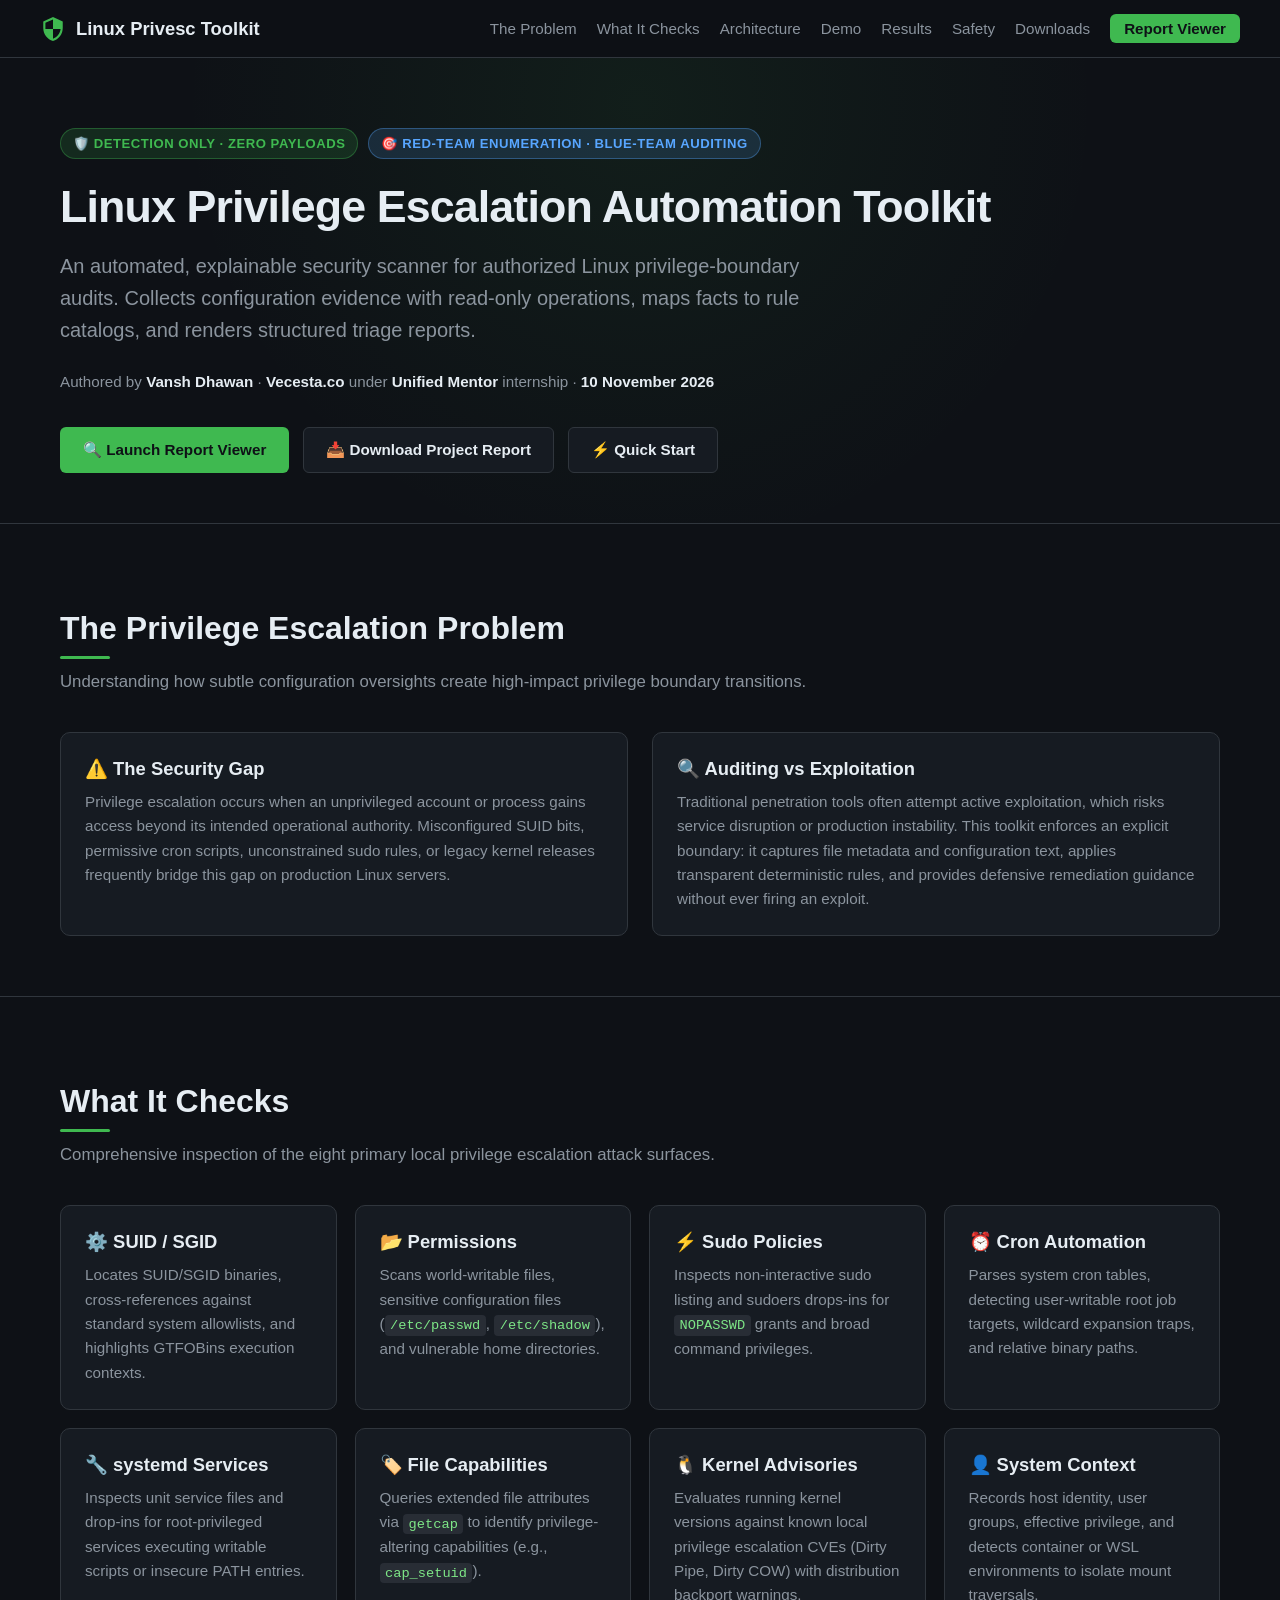
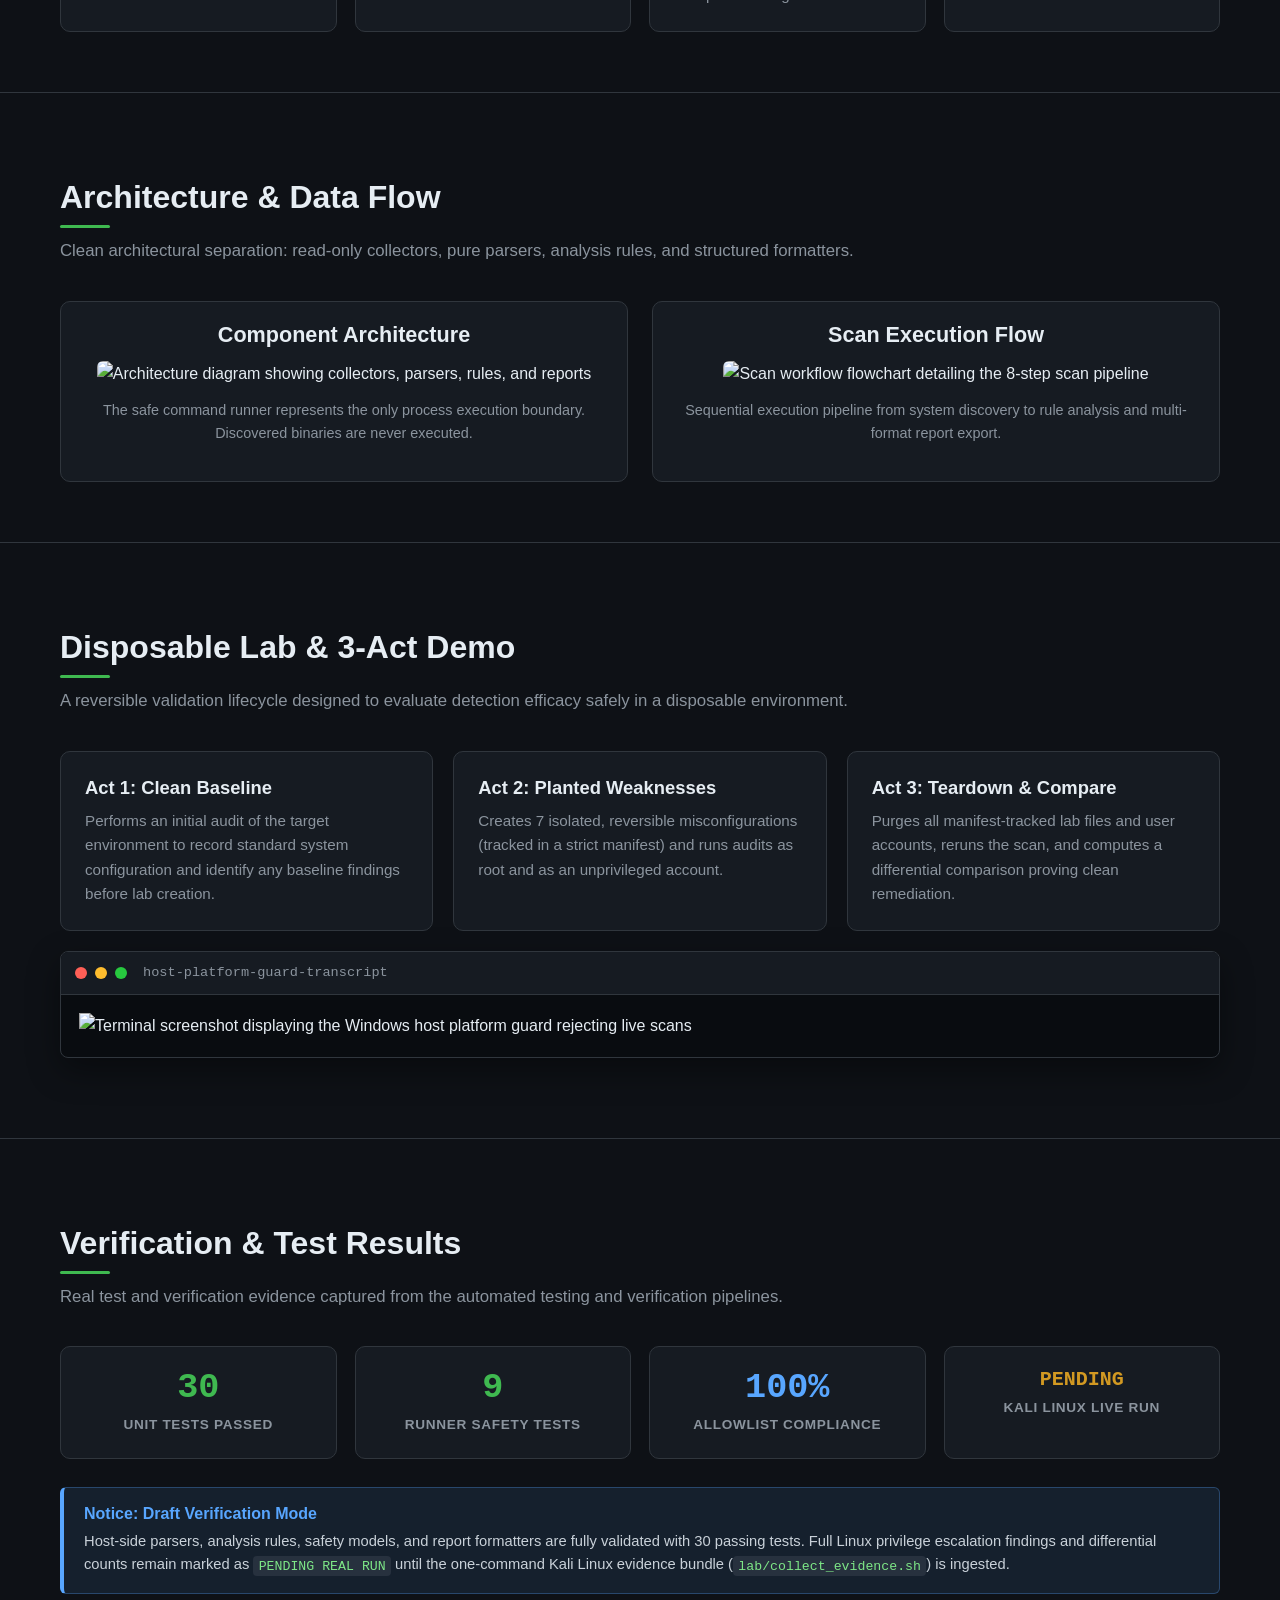
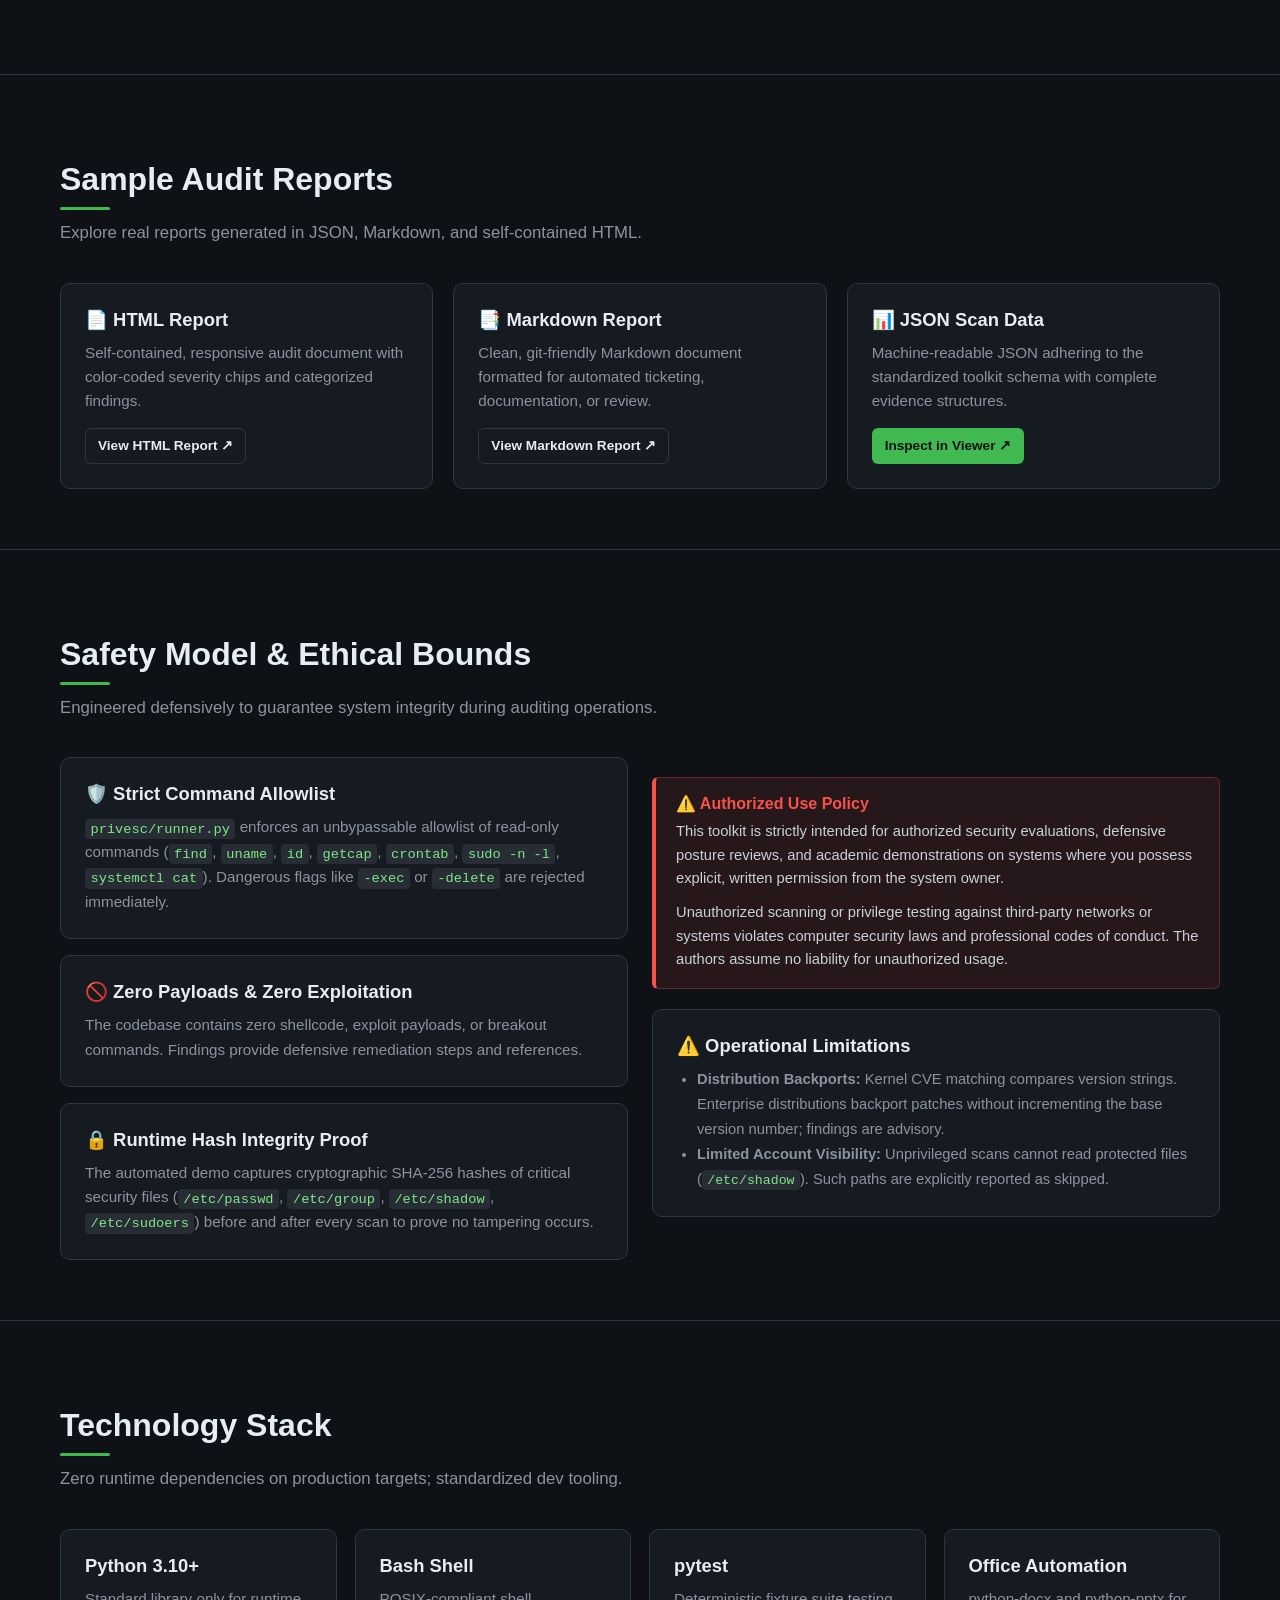
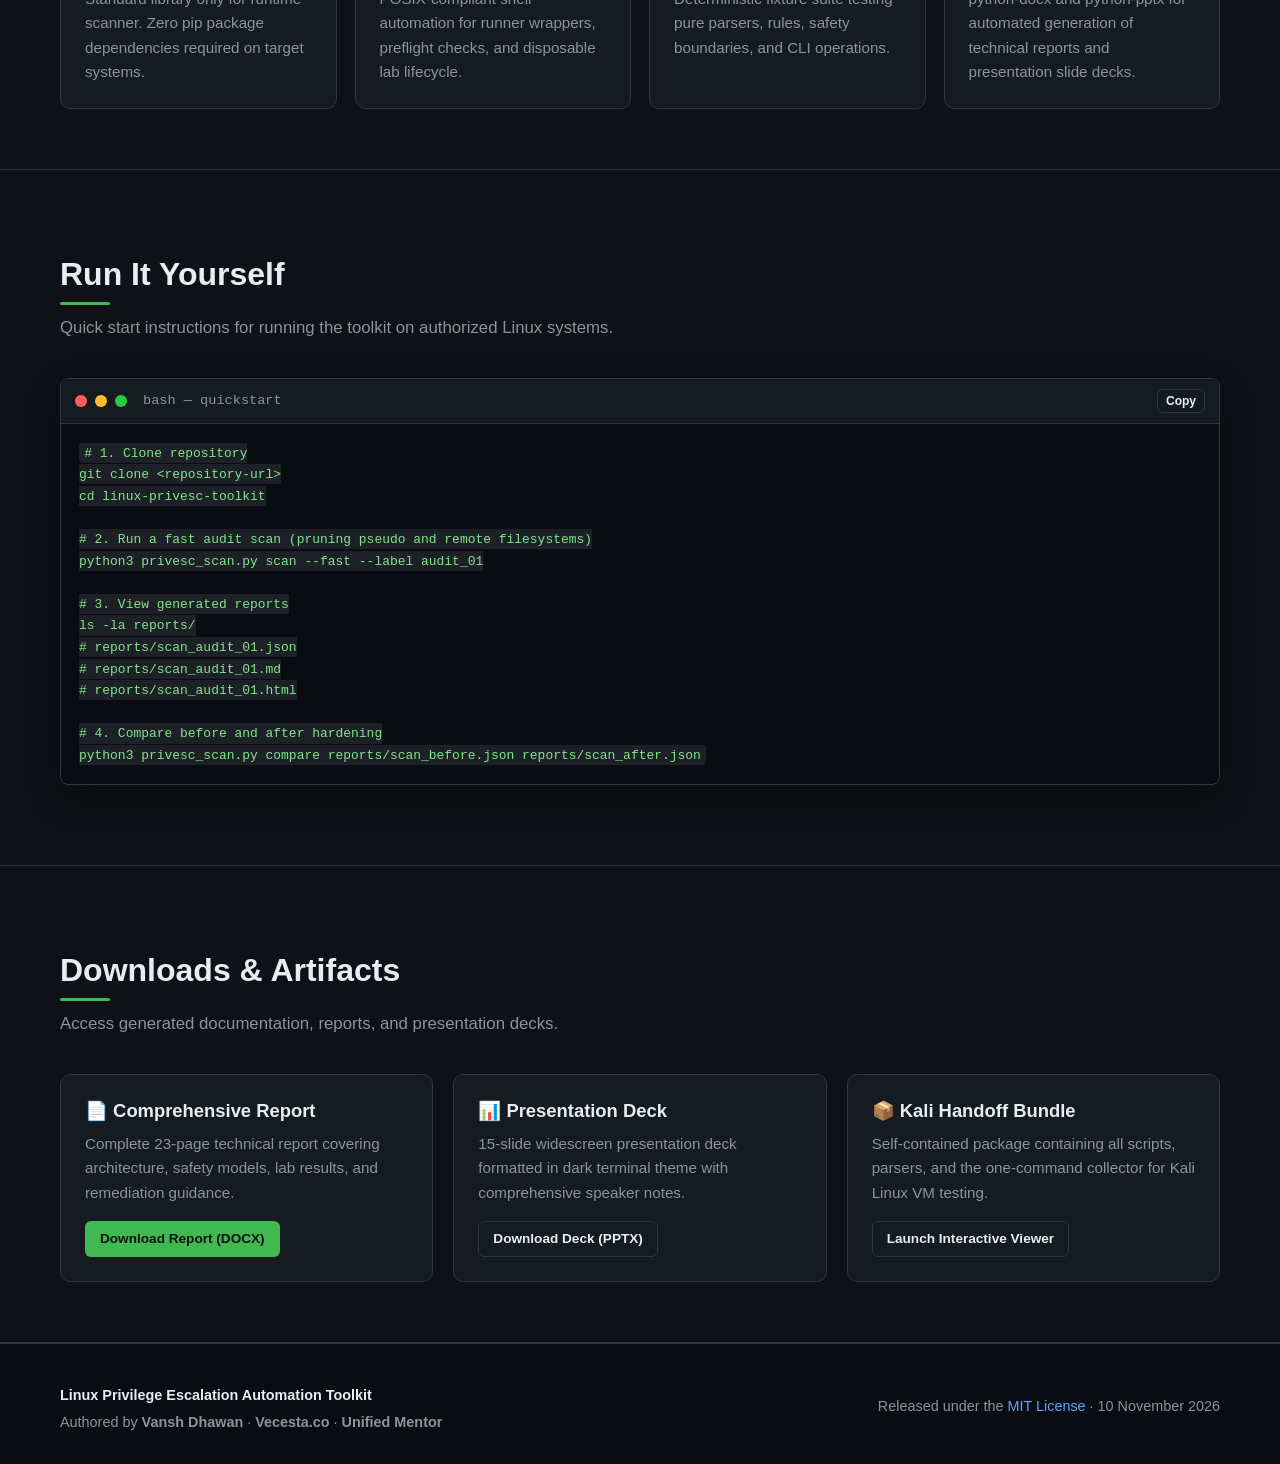
==== site_src/index.html @ 1bb83a45 "feat(deploy): add static website, client-side report viewer, and GitHub Pages auto-deploy workflow" ====
<!doctype html>
<html lang="en">
<head>
  <meta charset="utf-8">
  <meta name="viewport" content="width=device-width, initial-scale=1.0">
  <title>Linux Privilege Escalation Automation Toolkit | Security Auditing Toolkit</title>
  <meta name="description" content="A detection-only Linux security auditing toolkit for authorized privilege escalation assessments. Collects configuration evidence, applies explainable rules, and exports structured reports.">
  
  <!-- Open Graph -->
  <meta property="og:title" content="Linux Privilege Escalation Automation Toolkit">
  <meta property="og:description" content="Detection-only Linux security auditing toolkit for authorized systems. Pure parsers, explainable rules, zero payloads.">
  <meta property="og:type" content="website">
  <meta property="og:image" content="assets/architecture.png">

  <!-- Inline Favicon SVG -->
  <link rel="icon" type="image/svg+xml" href="data:image/svg+xml,<svg xmlns='http://www.w3.org/2000/svg' viewBox='0 0 24 24' fill='%233FB950'><path d='M12 1L3 5v6c0 5.55 3.84 10.74 9 12 5.16-1.26 9-6.45 9-12V5l-9-4zm0 10.99h7c-.53 4.12-3.28 7.79-7 8.94V12H5V6.3l7-3.11v8.8z'/></svg>">

  <link rel="stylesheet" href="style.css">
</head>
<body>
  <a href="#main-content" class="skip-link">Skip to main content</a>

  <!-- Header / Navigation -->
  <header class="site-header">
    <div class="container nav-inner">
      <a href="index.html" class="brand" aria-label="Home">
        <svg viewBox="0 0 24 24"><path d="M12 1L3 5v6c0 5.55 3.84 10.74 9 12 5.16-1.26 9-6.45 9-12V5l-9-4zm0 10.99h7c-.53 4.12-3.28 7.79-7 8.94V12H5V6.3l7-3.11v8.8z"/></svg>
        <span>Linux Privesc Toolkit</span>
      </a>
      <button class="mobile-toggle" aria-label="Toggle Navigation Menu">☰</button>
      <nav aria-label="Primary Navigation">
        <ul class="nav-links">
          <li><a href="#problem">The Problem</a></li>
          <li><a href="#features">What It Checks</a></li>
          <li><a href="#architecture">Architecture</a></li>
          <li><a href="#demo">Demo</a></li>
          <li><a href="#results">Results</a></li>
          <li><a href="#safety">Safety</a></li>
          <li><a href="#downloads">Downloads</a></li>
          <li><a href="viewer.html" class="nav-btn">Report Viewer</a></li>
        </ul>
      </nav>
    </div>
  </header>

  <main id="main-content">
    <!-- Hero Section -->
    <section class="hero">
      <div class="container">
        <div class="hero-badges">
          <span class="badge badge-safety">🛡️ Detection Only · Zero Payloads</span>
          <span class="badge badge-role">🎯 Red-Team Enumeration · Blue-Team Auditing</span>
        </div>
        <h1>Linux Privilege Escalation Automation Toolkit</h1>
        <p class="tagline">An automated, explainable security scanner for authorized Linux privilege-boundary audits. Collects configuration evidence with read-only operations, maps facts to rule catalogs, and renders structured triage reports.</p>
        
        <div class="hero-meta">
          Authored by <strong>Vansh Dhawan</strong> · <strong>Vecesta.co</strong> under <strong>Unified Mentor</strong> internship · <strong>10 November 2026</strong>
        </div>

        <div class="hero-actions">
          <a href="viewer.html" class="btn btn-primary">🔍 Launch Report Viewer</a>
          <a href="#downloads" class="btn btn-secondary">📥 Download Project Report</a>
          <a href="#quickstart" class="btn btn-secondary">⚡ Quick Start</a>
          <span id="repo-btn-slot"></span>
        </div>
      </div>
    </section>

    <!-- The Problem -->
    <section id="problem">
      <div class="container">
        <div class="section-header">
          <h2>The Privilege Escalation Problem</h2>
          <p>Understanding how subtle configuration oversights create high-impact privilege boundary transitions.</p>
        </div>
        <div class="grid-2">
          <div class="card">
            <h3>⚠️ The Security Gap</h3>
            <p>Privilege escalation occurs when an unprivileged account or process gains access beyond its intended operational authority. Misconfigured SUID bits, permissive cron scripts, unconstrained sudo rules, or legacy kernel releases frequently bridge this gap on production Linux servers.</p>
          </div>
          <div class="card">
            <h3>🔍 Auditing vs Exploitation</h3>
            <p>Traditional penetration tools often attempt active exploitation, which risks service disruption or production instability. This toolkit enforces an explicit boundary: it captures file metadata and configuration text, applies transparent deterministic rules, and provides defensive remediation guidance without ever firing an exploit.</p>
          </div>
        </div>
      </div>
    </section>

    <!-- What It Checks -->
    <section id="features">
      <div class="container">
        <div class="section-header">
          <h2>What It Checks</h2>
          <p>Comprehensive inspection of the eight primary local privilege escalation attack surfaces.</p>
        </div>
        <div class="grid-4">
          <div class="card">
            <h3>⚙️ SUID / SGID</h3>
            <p>Locates SUID/SGID binaries, cross-references against standard system allowlists, and highlights GTFOBins execution contexts.</p>
          </div>
          <div class="card">
            <h3>📂 Permissions</h3>
            <p>Scans world-writable files, sensitive configuration files (<code>/etc/passwd</code>, <code>/etc/shadow</code>), and vulnerable home directories.</p>
          </div>
          <div class="card">
            <h3>⚡ Sudo Policies</h3>
            <p>Inspects non-interactive sudo listing and sudoers drops-ins for <code>NOPASSWD</code> grants and broad command privileges.</p>
          </div>
          <div class="card">
            <h3>⏰ Cron Automation</h3>
            <p>Parses system cron tables, detecting user-writable root job targets, wildcard expansion traps, and relative binary paths.</p>
          </div>
          <div class="card">
            <h3>🔧 systemd Services</h3>
            <p>Inspects unit service files and drop-ins for root-privileged services executing writable scripts or insecure PATH entries.</p>
          </div>
          <div class="card">
            <h3>🏷️ File Capabilities</h3>
            <p>Queries extended file attributes via <code>getcap</code> to identify privilege-altering capabilities (e.g., <code>cap_setuid</code>).</p>
          </div>
          <div class="card">
            <h3>🐧 Kernel Advisories</h3>
            <p>Evaluates running kernel versions against known local privilege escalation CVEs (Dirty Pipe, Dirty COW) with distribution backport warnings.</p>
          </div>
          <div class="card">
            <h3>👤 System Context</h3>
            <p>Records host identity, user groups, effective privilege, and detects container or WSL environments to isolate mount traversals.</p>
          </div>
        </div>
      </div>
    </section>

    <!-- Architecture & Workflow -->
    <section id="architecture">
      <div class="container">
        <div class="section-header">
          <h2>Architecture & Data Flow</h2>
          <p>Clean architectural separation: read-only collectors, pure parsers, analysis rules, and structured formatters.</p>
        </div>
        <div class="grid-2">
          <div class="diagram-frame">
            <h3>Component Architecture</h3>
            <img src="assets/architecture.png" alt="Architecture diagram showing collectors, parsers, rules, and reports" loading="lazy">
            <p style="margin-top:12px;font-size:0.9rem;color:var(--text-muted);">The safe command runner represents the only process execution boundary. Discovered binaries are never executed.</p>
          </div>
          <div class="diagram-frame">
            <h3>Scan Execution Flow</h3>
            <img src="assets/flowchart.png" alt="Scan workflow flowchart detailing the 8-step scan pipeline" loading="lazy">
            <p style="margin-top:12px;font-size:0.9rem;color:var(--text-muted);">Sequential execution pipeline from system discovery to rule analysis and multi-format report export.</p>
          </div>
        </div>
      </div>
    </section>

    <!-- Demo Walk-Through -->
    <section id="demo">
      <div class="container">
        <div class="section-header">
          <h2>Disposable Lab & 3-Act Demo</h2>
          <p>A reversible validation lifecycle designed to evaluate detection efficacy safely in a disposable environment.</p>
        </div>
        <div class="grid-3">
          <div class="card">
            <h3>Act 1: Clean Baseline</h3>
            <p>Performs an initial audit of the target environment to record standard system configuration and identify any baseline findings before lab creation.</p>
          </div>
          <div class="card">
            <h3>Act 2: Planted Weaknesses</h3>
            <p>Creates 7 isolated, reversible misconfigurations (tracked in a strict manifest) and runs audits as root and as an unprivileged account.</p>
          </div>
          <div class="card">
            <h3>Act 3: Teardown & Compare</h3>
            <p>Purges all manifest-tracked lab files and user accounts, reruns the scan, and computes a differential comparison proving clean remediation.</p>
          </div>
        </div>

        <div class="terminal-window">
          <div class="terminal-titlebar">
            <span class="terminal-dot dot-red"></span>
            <span class="terminal-dot dot-yellow"></span>
            <span class="terminal-dot dot-green"></span>
            <span class="terminal-title">host-platform-guard-transcript</span>
          </div>
          <div class="terminal-body">
            <img src="assets/screenshots/host_scan_skipped.png" class="terminal-img" alt="Terminal screenshot displaying the Windows host platform guard rejecting live scans" loading="lazy">
          </div>
        </div>
      </div>
    </section>

    <!-- Results (KPI Cards) -->
    <section id="results">
      <div class="container">
        <div class="section-header">
          <h2>Verification & Test Results</h2>
          <p>Real test and verification evidence captured from the automated testing and verification pipelines.</p>
        </div>

        <div class="grid-4" style="margin-bottom:28px;">
          <div class="stat-card">
            <div class="stat-val" style="color:var(--accent-green);">30</div>
            <div class="stat-label">Unit Tests Passed</div>
          </div>
          <div class="stat-card">
            <div class="stat-val" style="color:var(--accent-green);">9</div>
            <div class="stat-label">Runner Safety Tests</div>
          </div>
          <div class="stat-card">
            <div class="stat-val" style="color:var(--accent-cyan);">100%</div>
            <div class="stat-label">Allowlist Compliance</div>
          </div>
          <div class="stat-card">
            <div class="stat-val stat-draft">PENDING</div>
            <div class="stat-label">Kali Linux Live Run</div>
          </div>
        </div>

        <div class="info-box">
          <h4>Notice: Draft Verification Mode</h4>
          <p>Host-side parsers, analysis rules, safety models, and report formatters are fully validated with 30 passing tests. Full Linux privilege escalation findings and differential counts remain marked as <code>PENDING REAL RUN</code> until the one-command Kali Linux evidence bundle (<code>lab/collect_evidence.sh</code>) is ingested.</p>
        </div>
      </div>
    </section>

    <!-- Sample Reports -->
    <section id="sample-reports">
      <div class="container">
        <div class="section-header">
          <h2>Sample Audit Reports</h2>
          <p>Explore real reports generated in JSON, Markdown, and self-contained HTML.</p>
        </div>
        <div class="grid-3">
          <div class="card">
            <h3>📄 HTML Report</h3>
            <p>Self-contained, responsive audit document with color-coded severity chips and categorized findings.</p>
            <div style="margin-top:14px;">
              <a href="sample-reports/sample_scan.html" target="_blank" class="btn btn-secondary" style="font-size:0.85rem;padding:6px 12px;">View HTML Report ↗</a>
            </div>
          </div>
          <div class="card">
            <h3>📑 Markdown Report</h3>
            <p>Clean, git-friendly Markdown document formatted for automated ticketing, documentation, or review.</p>
            <div style="margin-top:14px;">
              <a href="sample-reports/sample_scan.md" target="_blank" class="btn btn-secondary" style="font-size:0.85rem;padding:6px 12px;">View Markdown Report ↗</a>
            </div>
          </div>
          <div class="card">
            <h3>📊 JSON Scan Data</h3>
            <p>Machine-readable JSON adhering to the standardized toolkit schema with complete evidence structures.</p>
            <div style="margin-top:14px;">
              <a href="viewer.html?report=sample_scan.json" class="btn btn-primary" style="font-size:0.85rem;padding:6px 12px;">Inspect in Viewer ↗</a>
            </div>
          </div>
        </div>
      </div>
    </section>

    <!-- Safety & Ethics -->
    <section id="safety">
      <div class="container">
        <div class="section-header">
          <h2>Safety Model & Ethical Bounds</h2>
          <p>Engineered defensively to guarantee system integrity during auditing operations.</p>
        </div>
        <div class="grid-2">
          <div>
            <div class="card" style="margin-bottom:16px;">
              <h3>🛡️ Strict Command Allowlist</h3>
              <p><code>privesc/runner.py</code> enforces an unbypassable allowlist of read-only commands (<code>find</code>, <code>uname</code>, <code>id</code>, <code>getcap</code>, <code>crontab</code>, <code>sudo -n -l</code>, <code>systemctl cat</code>). Dangerous flags like <code>-exec</code> or <code>-delete</code> are rejected immediately.</p>
            </div>
            <div class="card" style="margin-bottom:16px;">
              <h3>🚫 Zero Payloads & Zero Exploitation</h3>
              <p>The codebase contains zero shellcode, exploit payloads, or breakout commands. Findings provide defensive remediation steps and references.</p>
            </div>
            <div class="card">
              <h3>🔒 Runtime Hash Integrity Proof</h3>
              <p>The automated demo captures cryptographic SHA-256 hashes of critical security files (<code>/etc/passwd</code>, <code>/etc/group</code>, <code>/etc/shadow</code>, <code>/etc/sudoers</code>) before and after every scan to prove no tampering occurs.</p>
            </div>
          </div>
          <div>
            <div class="alert-box">
              <h4>⚠️ Authorized Use Policy</h4>
              <p>This toolkit is strictly intended for authorized security evaluations, defensive posture reviews, and academic demonstrations on systems where you possess explicit, written permission from the system owner.</p>
              <p style="margin-top:10px;">Unauthorized scanning or privilege testing against third-party networks or systems violates computer security laws and professional codes of conduct. The authors assume no liability for unauthorized usage.</p>
            </div>
            <div class="card" style="margin-top:16px;">
              <h3>⚠️ Operational Limitations</h3>
              <ul style="padding-left:20px;color:var(--text-muted);font-size:0.92rem;line-height:1.7;">
                <li><strong>Distribution Backports:</strong> Kernel CVE matching compares version strings. Enterprise distributions backport patches without incrementing the base version number; findings are advisory.</li>
                <li><strong>Limited Account Visibility:</strong> Unprivileged scans cannot read protected files (<code>/etc/shadow</code>). Such paths are explicitly reported as skipped.</li>
              </ul>
            </div>
          </div>
        </div>
      </div>
    </section>

    <!-- Tech Stack -->
    <section id="tech-stack">
      <div class="container">
        <div class="section-header">
          <h2>Technology Stack</h2>
          <p>Zero runtime dependencies on production targets; standardized dev tooling.</p>
        </div>
        <div class="grid-4">
          <div class="card">
            <h3>Python 3.10+</h3>
            <p>Standard library only for runtime scanner. Zero pip package dependencies required on target systems.</p>
          </div>
          <div class="card">
            <h3>Bash Shell</h3>
            <p>POSIX-compliant shell automation for runner wrappers, preflight checks, and disposable lab lifecycle.</p>
          </div>
          <div class="card">
            <h3>pytest</h3>
            <p>Deterministic fixture suite testing pure parsers, rules, safety boundaries, and CLI operations.</p>
          </div>
          <div class="card">
            <h3>Office Automation</h3>
            <p>python-docx and python-pptx for automated generation of technical reports and presentation slide decks.</p>
          </div>
        </div>
      </div>
    </section>

    <!-- Run It Yourself -->
    <section id="quickstart">
      <div class="container">
        <div class="section-header">
          <h2>Run It Yourself</h2>
          <p>Quick start instructions for running the toolkit on authorized Linux systems.</p>
        </div>
        
        <div class="terminal-window">
          <div class="terminal-titlebar">
            <span class="terminal-dot dot-red"></span>
            <span class="terminal-dot dot-yellow"></span>
            <span class="terminal-dot dot-green"></span>
            <span class="terminal-title">bash — quickstart</span>
            <button class="btn btn-secondary copy-btn" data-target="code-quickstart" style="margin-left:auto;font-size:0.75rem;padding:4px 8px;">Copy</button>
          </div>
          <div class="terminal-body">
            <pre id="code-quickstart"><code># 1. Clone repository
git clone &lt;repository-url&gt;
cd linux-privesc-toolkit

# 2. Run a fast audit scan (pruning pseudo and remote filesystems)
python3 privesc_scan.py scan --fast --label audit_01

# 3. View generated reports
ls -la reports/
# reports/scan_audit_01.json
# reports/scan_audit_01.md
# reports/scan_audit_01.html

# 4. Compare before and after hardening
python3 privesc_scan.py compare reports/scan_before.json reports/scan_after.json</code></pre>
          </div>
        </div>
      </div>
    </section>

    <!-- Downloads -->
    <section id="downloads">
      <div class="container">
        <div class="section-header">
          <h2>Downloads & Artifacts</h2>
          <p>Access generated documentation, reports, and presentation decks.</p>
        </div>
        <div class="grid-3">
          <div class="card">
            <h3>📄 Comprehensive Report</h3>
            <p>Complete 23-page technical report covering architecture, safety models, lab results, and remediation guidance.</p>
            <div style="margin-top:16px;">
              <a href="downloads/Project_Report.docx" class="btn btn-primary" style="font-size:0.85rem;padding:6px 14px;">Download Report (DOCX)</a>
            </div>
          </div>
          <div class="card">
            <h3>📊 Presentation Deck</h3>
            <p>15-slide widescreen presentation deck formatted in dark terminal theme with comprehensive speaker notes.</p>
            <div style="margin-top:16px;">
              <a href="downloads/Final_Presentation.pptx" class="btn btn-secondary" style="font-size:0.85rem;padding:6px 14px;">Download Deck (PPTX)</a>
            </div>
          </div>
          <div class="card">
            <h3>📦 Kali Handoff Bundle</h3>
            <p>Self-contained package containing all scripts, parsers, and the one-command collector for Kali Linux VM testing.</p>
            <div style="margin-top:16px;">
              <a href="viewer.html" class="btn btn-secondary" style="font-size:0.85rem;padding:6px 14px;">Launch Interactive Viewer</a>
            </div>
          </div>
        </div>
      </div>
    </section>
  </main>

  <!-- Footer -->
  <footer class="site-footer">
    <div class="container footer-inner">
      <div>
        <div style="font-weight:700;color:var(--text-primary);margin-bottom:4px;">Linux Privilege Escalation Automation Toolkit</div>
        <div>Authored by <strong>Vansh Dhawan</strong> · <strong>Vecesta.co</strong> · <strong>Unified Mentor</strong></div>
      </div>
      <div>
        <div>Released under the <a href="https://opensource.org/licenses/MIT" target="_blank" rel="noopener noreferrer">MIT License</a> · 10 November 2026</div>
        <div id="footer-repo-slot" style="margin-top:4px;"></div>
      </div>
    </div>
  </footer>

  <script src="app.js"></script>
  <script>
    // Dynamically insert repository link if configured
    fetch("build_info.json")
      .then(res => res.json())
      .then(info => {
        if (info.repo_url) {
          const btnSlot = document.getElementById("repo-btn-slot");
          if (btnSlot) {
            btnSlot.innerHTML = `<a href="${info.repo_url}" target="_blank" rel="noopener noreferrer" class="btn btn-secondary">View on GitHub ↗</a>`;
          }
          const footerSlot = document.getElementById("footer-repo-slot");
          if (footerSlot) {
            footerSlot.innerHTML = `<a href="${info.repo_url}" target="_blank" rel="noopener noreferrer">GitHub Repository ↗</a>`;
          }
        }
      })
      .catch(() => {});
  </script>
</body>
</html>
---- site_src/style.css ----
:root {
  --bg-primary: #0E1116;
  --bg-secondary: #161B22;
  --bg-card: #161B22;
  --bg-card-hover: #1c222b;
  --border-color: #30363D;
  --border-accent: #3FB950;
  --text-primary: #E6EDF3;
  --text-muted: #8B949E;
  --accent-green: #3FB950;
  --accent-cyan: #58A6FF;
  --sev-critical: #F85149;
  --sev-high: #F0883E;
  --sev-medium: #D29922;
  --sev-low: #8B949E;
  --sev-info: #58A6FF;
  --font-sans: -apple-system, BlinkMacSystemFont, "Segoe UI", Roboto, Helvetica, Arial, sans-serif;
  --font-mono: Consolas, "Liberation Mono", Menlo, Courier, monospace;
  --max-width: 1200px;
}

*, *::before, *::after {
  box-sizing: border-box;
  margin: 0;
  padding: 0;
}

html {
  scroll-behavior: smooth;
}

@media (prefers-reduced-motion: reduce) {
  html {
    scroll-behavior: auto;
  }
  *, *::before, *::after {
    animation-duration: 0.01ms !important;
    animation-iteration-count: 1 !important;
    transition-duration: 0.01ms !important;
  }
}

body {
  background-color: var(--bg-primary);
  color: var(--text-primary);
  font-family: var(--font-sans);
  font-size: 16px;
  line-height: 1.6;
  min-height: 100vh;
  display: flex;
  flex-direction: column;
}

/* Accessibility skip link */
.skip-link {
  position: absolute;
  top: -60px;
  left: 10px;
  background: var(--accent-green);
  color: #0E1116;
  padding: 10px 18px;
  font-weight: bold;
  border-radius: 6px;
  z-index: 10000;
  text-decoration: none;
  transition: top 0.2s ease;
}
.skip-link:focus {
  top: 10px;
}

/* Container */
.container {
  width: 100%;
  max-width: var(--max-width);
  margin: 0 auto;
  padding: 0 20px;
}

/* Typography */
h1, h2, h3, h4, h5, h6 {
  color: var(--text-primary);
  font-weight: 700;
  line-height: 1.25;
  margin-bottom: 0.75rem;
}
h1 { font-size: 2.5rem; }
h2 { font-size: 2.0rem; margin-top: 1.5rem; }
h3 { font-size: 1.35rem; }
p { margin-bottom: 1rem; }
a {
  color: var(--accent-cyan);
  text-decoration: none;
  transition: color 0.15s ease;
}
a:hover {
  text-decoration: underline;
}
code, pre {
  font-family: var(--font-mono);
}
code {
  background: rgba(110, 118, 129, 0.2);
  padding: 0.2em 0.4em;
  border-radius: 4px;
  font-size: 0.9em;
  color: #7EE787;
}

/* Header & Sticky Nav */
header.site-header {
  position: sticky;
  top: 0;
  background: rgba(14, 17, 22, 0.92);
  backdrop-filter: blur(8px);
  -webkit-backdrop-filter: blur(8px);
  border-bottom: 1px solid var(--border-color);
  z-index: 999;
}
.nav-inner {
  display: flex;
  align-items: center;
  justify-content: space-between;
  padding: 14px 0;
}
.brand {
  display: flex;
  align-items: center;
  gap: 10px;
  font-size: 1.15rem;
  font-weight: 700;
  color: var(--text-primary);
}
.brand svg {
  width: 26px;
  height: 26px;
  fill: var(--accent-green);
}
.nav-links {
  display: flex;
  align-items: center;
  gap: 20px;
  list-style: none;
}
.nav-links a {
  color: var(--text-muted);
  font-size: 0.95rem;
  font-weight: 500;
}
.nav-links a:hover, .nav-links a:focus {
  color: var(--text-primary);
  text-decoration: none;
}
.nav-btn {
  background: var(--accent-green);
  color: #0E1116 !important;
  font-weight: 700 !important;
  padding: 6px 14px;
  border-radius: 6px;
  transition: opacity 0.15s ease;
}
.nav-btn:hover {
  opacity: 0.9;
}

/* Mobile Nav Toggle */
.mobile-toggle {
  display: none;
  background: transparent;
  border: 1px solid var(--border-color);
  color: var(--text-primary);
  padding: 6px 10px;
  border-radius: 6px;
  font-size: 1.1rem;
  cursor: pointer;
}

/* Hero Section */
.hero {
  padding: 70px 0 50px;
  border-bottom: 1px solid var(--border-color);
  background: radial-gradient(circle at 50% 10%, rgba(63, 185, 80, 0.08), transparent 60%);
}
.hero-badges {
  display: flex;
  gap: 10px;
  flex-wrap: wrap;
  margin-bottom: 20px;
}
.badge {
  display: inline-flex;
  align-items: center;
  gap: 6px;
  padding: 4px 12px;
  border-radius: 999px;
  font-size: 0.82rem;
  font-weight: 700;
  text-transform: uppercase;
  letter-spacing: 0.04em;
}
.badge-safety {
  background: rgba(63, 185, 80, 0.15);
  color: var(--accent-green);
  border: 1px solid rgba(63, 185, 80, 0.35);
}
.badge-role {
  background: rgba(88, 166, 255, 0.15);
  color: var(--accent-cyan);
  border: 1px solid rgba(88, 166, 255, 0.35);
}
.hero h1 {
  font-size: 2.8rem;
  margin-bottom: 15px;
  letter-spacing: -0.02em;
}
.hero p.tagline {
  font-size: 1.25rem;
  color: var(--text-muted);
  max-width: 800px;
  margin-bottom: 24px;
}
.hero-meta {
  color: var(--text-muted);
  font-size: 0.95rem;
  margin-bottom: 32px;
}
.hero-meta strong {
  color: var(--text-primary);
}
.hero-actions {
  display: flex;
  gap: 14px;
  flex-wrap: wrap;
}
.btn {
  display: inline-flex;
  align-items: center;
  justify-content: center;
  gap: 8px;
  padding: 10px 22px;
  border-radius: 6px;
  font-size: 0.95rem;
  font-weight: 600;
  cursor: pointer;
  border: 1px solid transparent;
  transition: all 0.15s ease;
  text-decoration: none;
}
.btn-primary {
  background: var(--accent-green);
  color: #0E1116;
}
.btn-primary:hover {
  background: #36a446;
  text-decoration: none;
}
.btn-secondary {
  background: var(--bg-secondary);
  color: var(--text-primary);
  border-color: var(--border-color);
}
.btn-secondary:hover {
  background: var(--bg-card-hover);
  border-color: #8B949E;
  text-decoration: none;
}

/* Sections */
section {
  padding: 60px 0;
  border-bottom: 1px solid var(--border-color);
}
.section-header {
  margin-bottom: 36px;
}
.section-header h2 {
  font-size: 2.0rem;
  margin-bottom: 10px;
  position: relative;
  display: inline-block;
}
.section-header h2::after {
  content: "";
  display: block;
  width: 50px;
  height: 3px;
  background: var(--accent-green);
  margin-top: 8px;
  border-radius: 2px;
}
.section-header p {
  color: var(--text-muted);
  font-size: 1.05rem;
}

/* Grid & Cards */
.grid-2 {
  display: grid;
  grid-template-columns: repeat(2, 1fr);
  gap: 24px;
}
.grid-3 {
  display: grid;
  grid-template-columns: repeat(3, 1fr);
  gap: 20px;
}
.grid-4 {
  display: grid;
  grid-template-columns: repeat(4, 1fr);
  gap: 18px;
}

.card {
  background: var(--bg-card);
  border: 1px solid var(--border-color);
  border-radius: 10px;
  padding: 24px;
  transition: transform 0.15s ease, border-color 0.15s ease;
}
.card:hover {
  border-color: #484f58;
}
.card h3 {
  font-size: 1.15rem;
  margin-bottom: 10px;
  display: flex;
  align-items: center;
  gap: 8px;
}
.card p {
  color: var(--text-muted);
  font-size: 0.95rem;
  margin-bottom: 0;
}

/* KPI Stat Cards */
.stat-card {
  background: var(--bg-card);
  border: 1px solid var(--border-color);
  border-radius: 10px;
  padding: 22px;
  text-align: center;
}
.stat-val {
  font-size: 2.2rem;
  font-weight: 800;
  line-height: 1.1;
  color: var(--text-primary);
  margin-bottom: 6px;
  font-family: var(--font-mono);
}
.stat-label {
  font-size: 0.85rem;
  font-weight: 600;
  text-transform: uppercase;
  letter-spacing: 0.05em;
  color: var(--text-muted);
}
.stat-draft {
  color: var(--sev-medium);
  font-size: 1.25rem;
}

/* Terminal Window Frame */
.terminal-window {
  background: #090C10;
  border: 1px solid var(--border-color);
  border-radius: 8px;
  overflow: hidden;
  margin: 20px 0;
  box-shadow: 0 12px 32px rgba(0,0,0,0.4);
}
.terminal-titlebar {
  background: #161B22;
  border-bottom: 1px solid var(--border-color);
  padding: 10px 14px;
  display: flex;
  align-items: center;
  gap: 8px;
}
.terminal-dot {
  width: 12px;
  height: 12px;
  border-radius: 50%;
  display: inline-block;
}
.dot-red { background: #FF5F56; }
.dot-yellow { background: #FFBD2E; }
.dot-green { background: #27C93F; }
.terminal-title {
  color: var(--text-muted);
  font-size: 0.85rem;
  font-family: var(--font-mono);
  margin-left: 8px;
}
.terminal-body {
  padding: 18px;
  overflow-x: auto;
}
.terminal-body pre {
  margin: 0;
  font-size: 0.9rem;
  line-height: 1.5;
  color: #c9d1d9;
}
.terminal-img {
  width: 100%;
  height: auto;
  display: block;
}

/* Diagrams */
.diagram-frame {
  background: var(--bg-card);
  border: 1px solid var(--border-color);
  border-radius: 10px;
  padding: 20px;
  text-align: center;
}
.diagram-frame img {
  max-width: 100%;
  height: auto;
  border-radius: 6px;
}

/* Severity Chips */
.chip {
  display: inline-block;
  padding: 2px 8px;
  border-radius: 4px;
  font-size: 0.78rem;
  font-weight: 700;
  color: #0E1116;
}
.chip-critical { background: var(--sev-critical); }
.chip-high { background: var(--sev-high); }
.chip-medium { background: var(--sev-medium); }
.chip-low { background: var(--sev-low); color: #fff; }
.chip-info { background: var(--sev-info); }

/* Notice & Alert Boxes */
.alert-box {
  background: rgba(248, 81, 73, 0.1);
  border: 1px solid rgba(248, 81, 73, 0.3);
  border-left: 4px solid var(--sev-critical);
  border-radius: 6px;
  padding: 16px 20px;
  margin: 20px 0;
}
.alert-box h4 {
  color: var(--sev-critical);
  margin-bottom: 6px;
}
.alert-box p {
  color: #c9d1d9;
  margin-bottom: 0;
  font-size: 0.92rem;
}
.info-box {
  background: rgba(88, 166, 255, 0.1);
  border: 1px solid rgba(88, 166, 255, 0.3);
  border-left: 4px solid var(--accent-cyan);
  border-radius: 6px;
  padding: 16px 20px;
  margin: 20px 0;
}
.info-box h4 {
  color: var(--accent-cyan);
  margin-bottom: 6px;
}
.info-box p {
  color: #c9d1d9;
  margin-bottom: 0;
  font-size: 0.92rem;
}

/* Tables */
.table-responsive {
  overflow-x: auto;
}
table {
  width: 100%;
  border-collapse: collapse;
  margin: 16px 0;
  font-size: 0.95rem;
}
th, td {
  padding: 12px 14px;
  text-align: left;
  border-bottom: 1px solid var(--border-color);
}
th {
  background: var(--bg-secondary);
  color: var(--text-primary);
  font-weight: 600;
}
tr:hover td {
  background: rgba(255, 255, 255, 0.02);
}

/* Viewer Styles */
.viewer-topbar {
  display: flex;
  gap: 16px;
  align-items: center;
  justify-content: space-between;
  flex-wrap: wrap;
  padding: 18px 0;
  border-bottom: 1px solid var(--border-color);
  margin-bottom: 24px;
}
.viewer-controls {
  display: flex;
  gap: 12px;
  align-items: center;
  flex-wrap: wrap;
}
select, input[type="text"], input[type="file"] {
  background: var(--bg-secondary);
  border: 1px solid var(--border-color);
  color: var(--text-primary);
  padding: 8px 12px;
  border-radius: 6px;
  font-family: inherit;
  font-size: 0.9rem;
}
select:focus, input[type="text"]:focus {
  outline: none;
  border-color: var(--accent-green);
}
.file-upload-label {
  display: inline-flex;
  align-items: center;
  gap: 6px;
  padding: 8px 14px;
  background: var(--bg-secondary);
  border: 1px solid var(--border-color);
  border-radius: 6px;
  cursor: pointer;
  font-size: 0.9rem;
  font-weight: 500;
}
.file-upload-label:hover {
  background: var(--bg-card-hover);
}
.file-upload-label input {
  display: none;
}

/* Accordion Findings */
.finding-item {
  background: var(--bg-card);
  border: 1px solid var(--border-color);
  border-radius: 8px;
  margin-bottom: 12px;
  overflow: hidden;
}
.finding-header {
  padding: 14px 18px;
  cursor: pointer;
  display: flex;
  align-items: center;
  justify-content: space-between;
  gap: 12px;
  user-select: none;
}
.finding-header:hover {
  background: var(--bg-card-hover);
}
.finding-title-group {
  display: flex;
  align-items: center;
  gap: 12px;
  flex: 1;
}
.finding-body {
  padding: 18px;
  border-top: 1px solid var(--border-color);
  display: none;
  background: #11141a;
  font-size: 0.92rem;
}
.finding-body.open {
  display: block;
}
.finding-field {
  margin-bottom: 12px;
}
.finding-field-label {
  font-weight: 700;
  color: var(--text-muted);
  text-transform: uppercase;
  font-size: 0.75rem;
  letter-spacing: 0.05em;
  margin-bottom: 4px;
}

/* Footer */
footer.site-footer {
  margin-top: auto;
  background: #090C10;
  border-top: 1px solid var(--border-color);
  padding: 40px 0 30px;
  color: var(--text-muted);
  font-size: 0.9rem;
}
.footer-inner {
  display: flex;
  justify-content: space-between;
  align-items: center;
  flex-wrap: wrap;
  gap: 20px;
}

/* Responsive */
@media (max-width: 900px) {
  .grid-4 { grid-template-columns: repeat(2, 1fr); }
  .grid-3 { grid-template-columns: repeat(2, 1fr); }
  .grid-2 { grid-template-columns: 1fr; }
}
@media (max-width: 640px) {
  .grid-4, .grid-3 { grid-template-columns: 1fr; }
  .mobile-toggle { display: block; }
  .nav-links {
    display: none;
    position: absolute;
    top: 100%;
    left: 0;
    right: 0;
    background: var(--bg-primary);
    border-bottom: 1px solid var(--border-color);
    flex-direction: column;
    padding: 20px;
    gap: 16px;
  }
  .nav-links.open { display: flex; }
  .hero h1 { font-size: 2.0rem; }
  .hero-actions { flex-direction: column; }
  .footer-inner { flex-direction: column; text-align: center; }
}
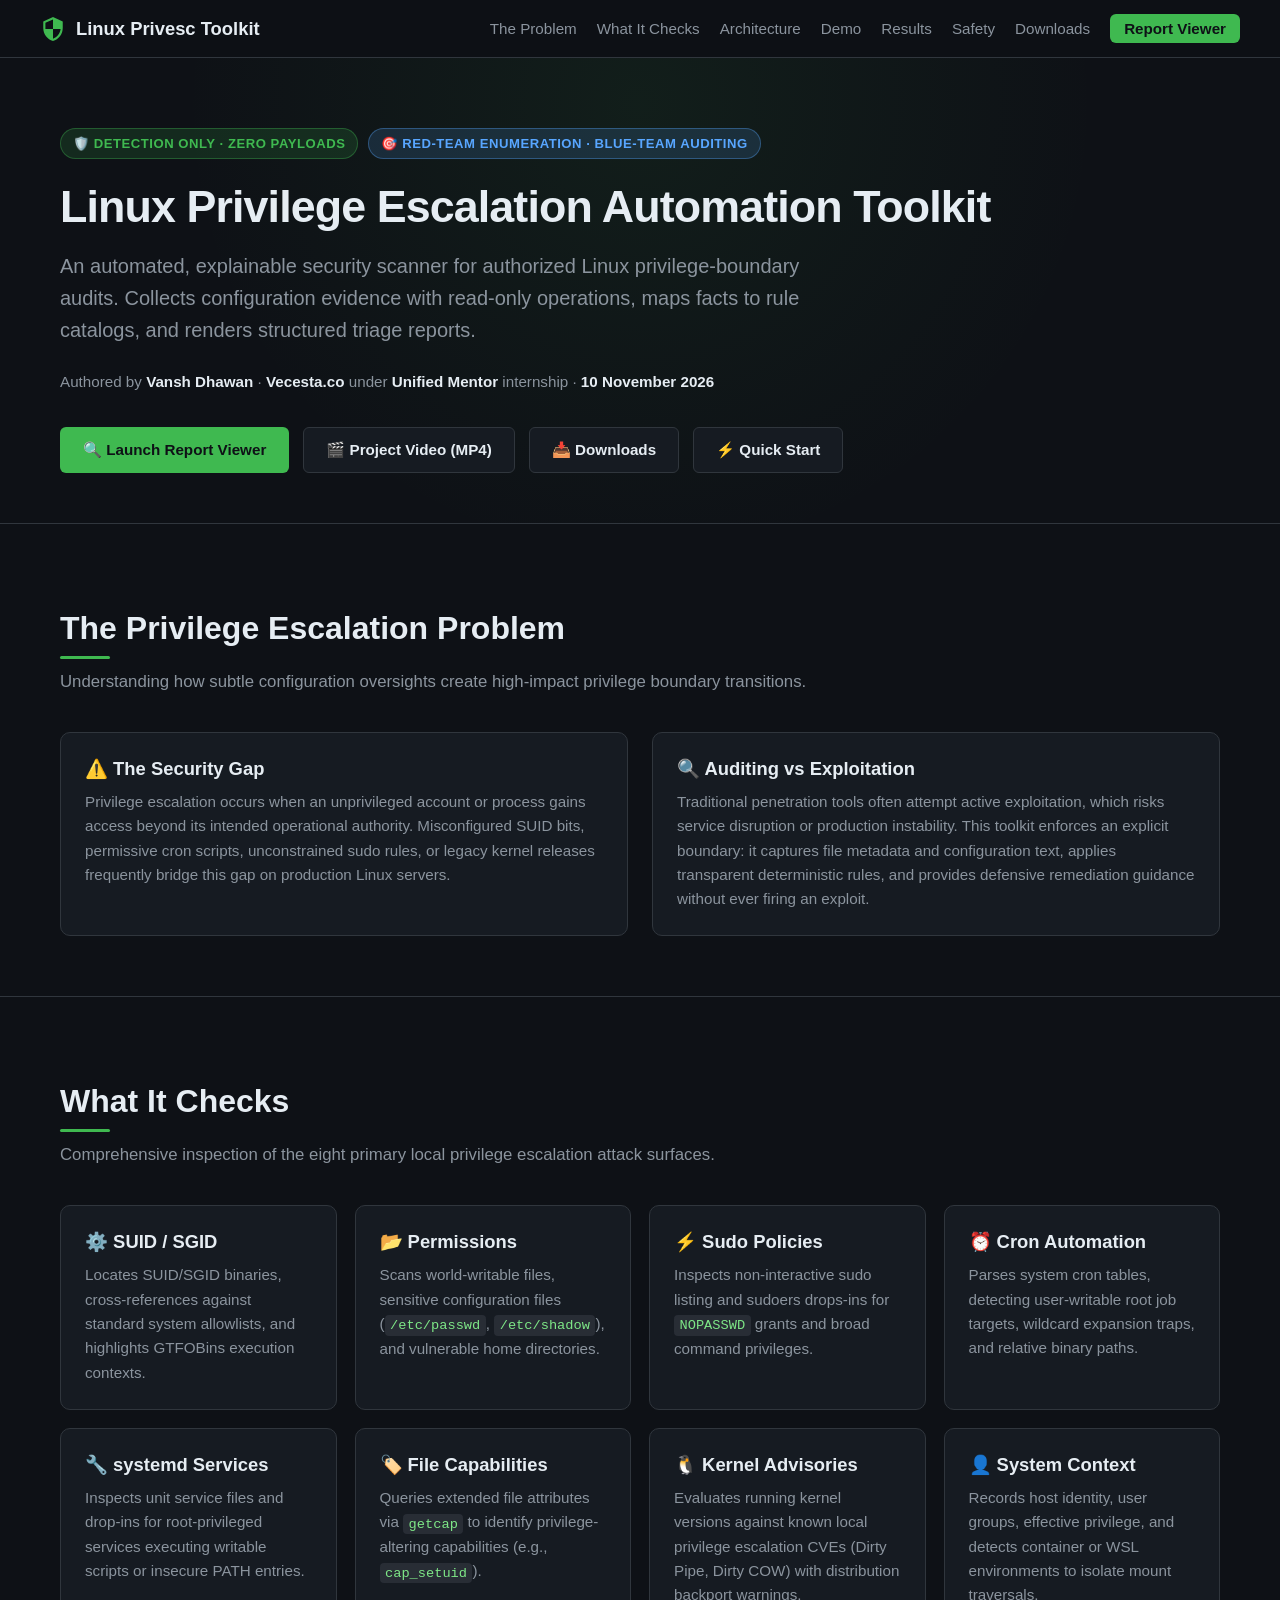
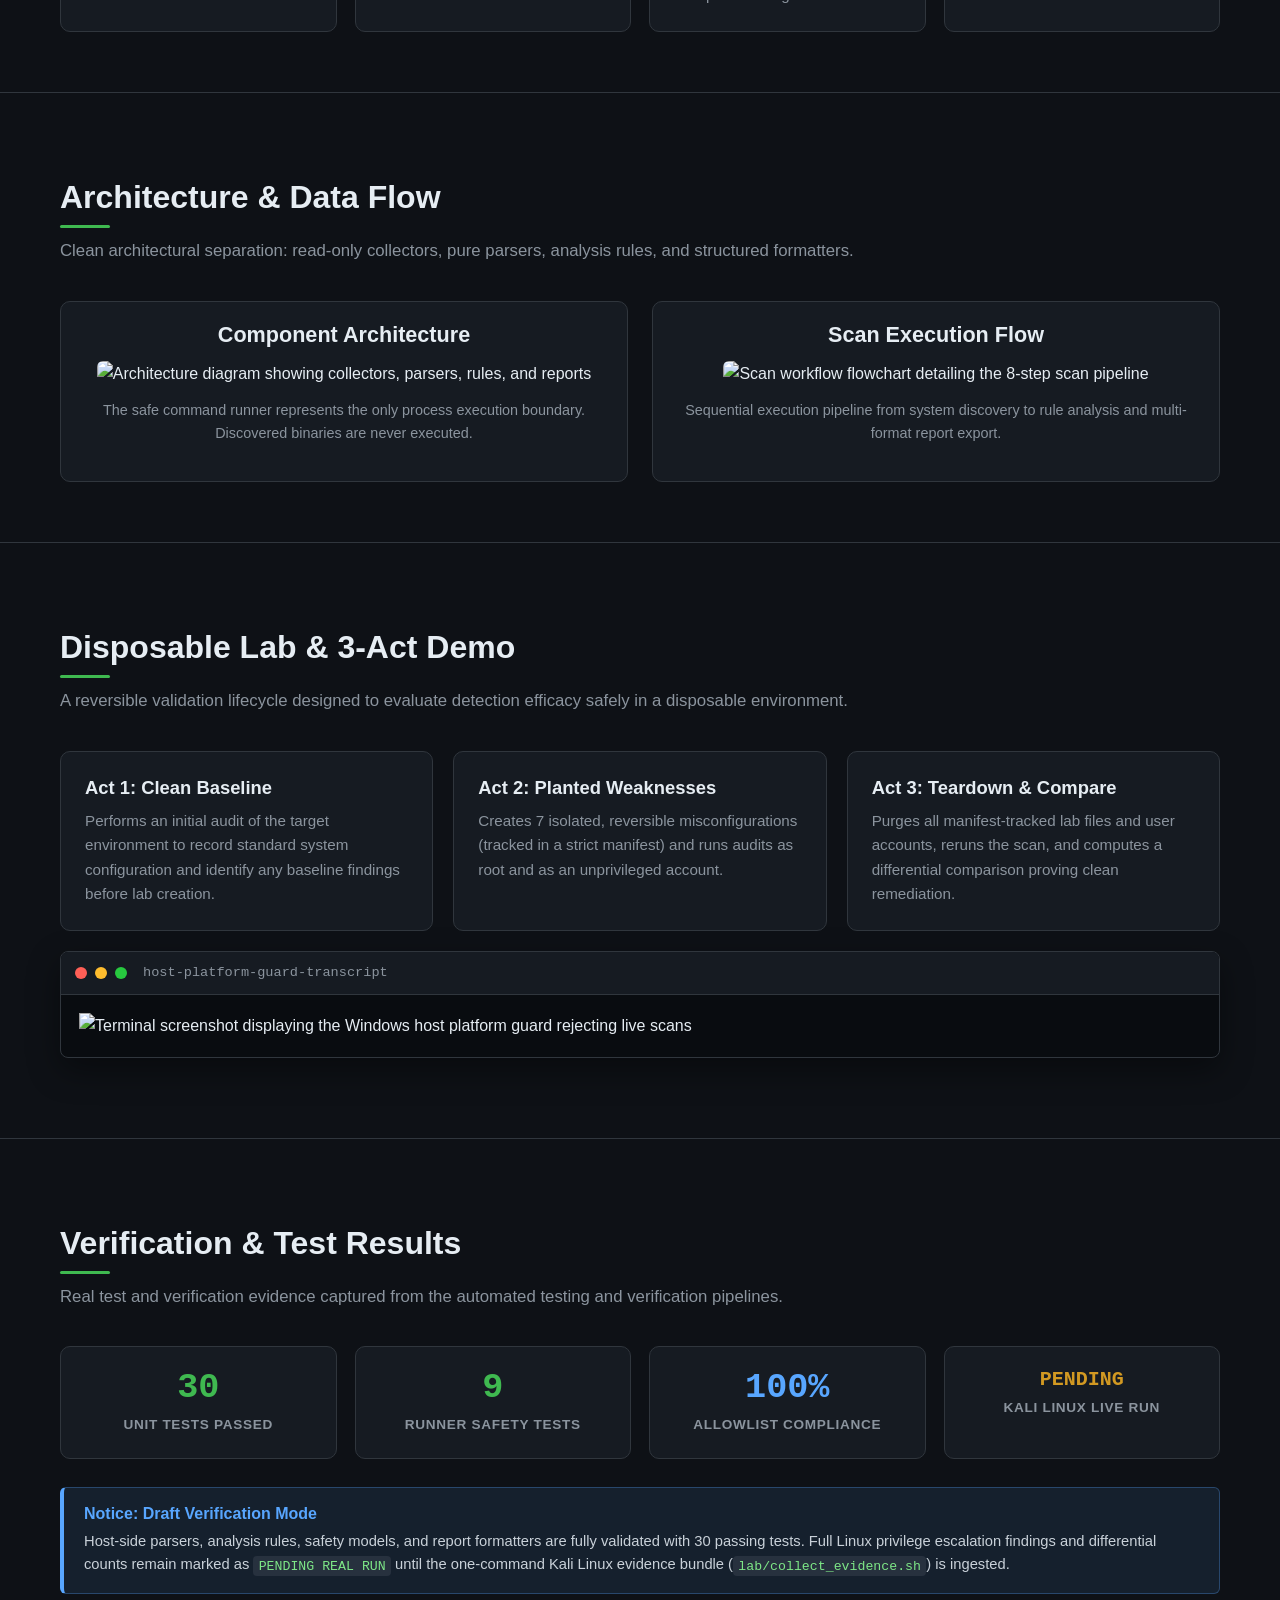
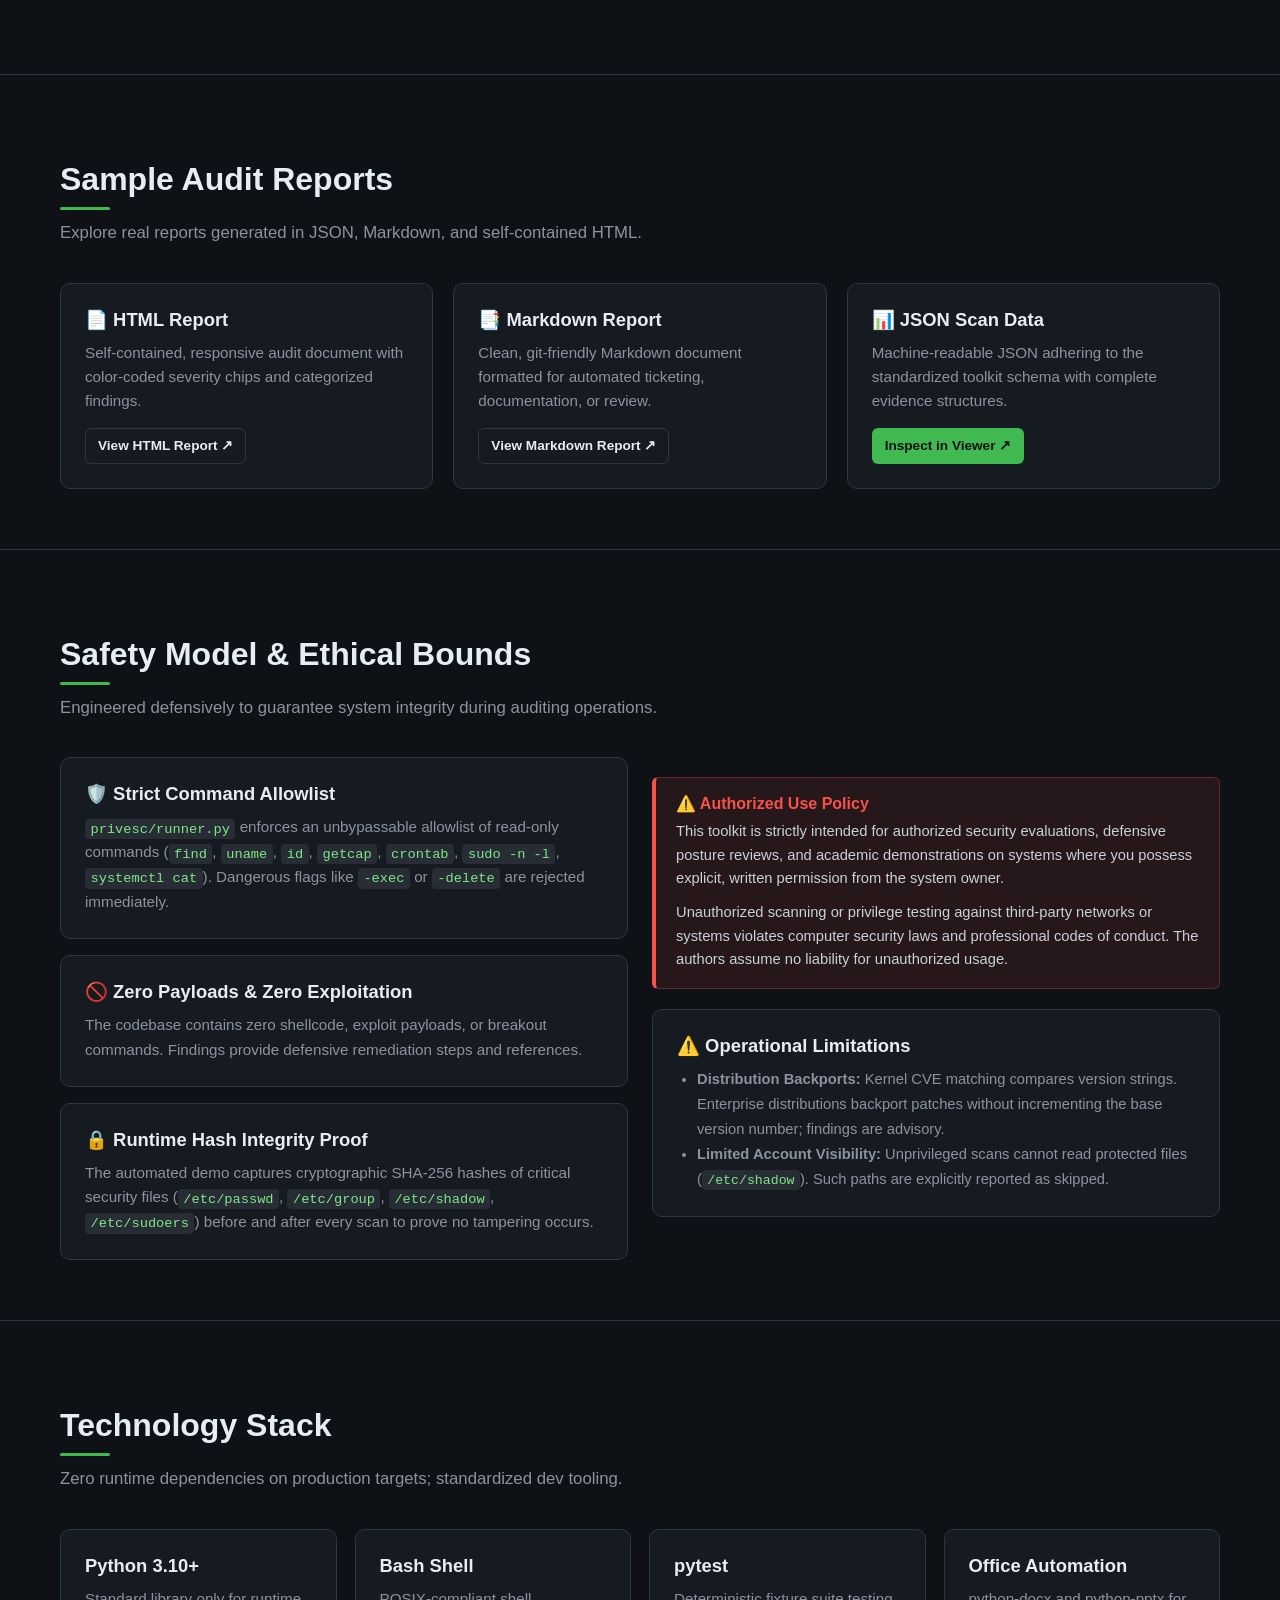
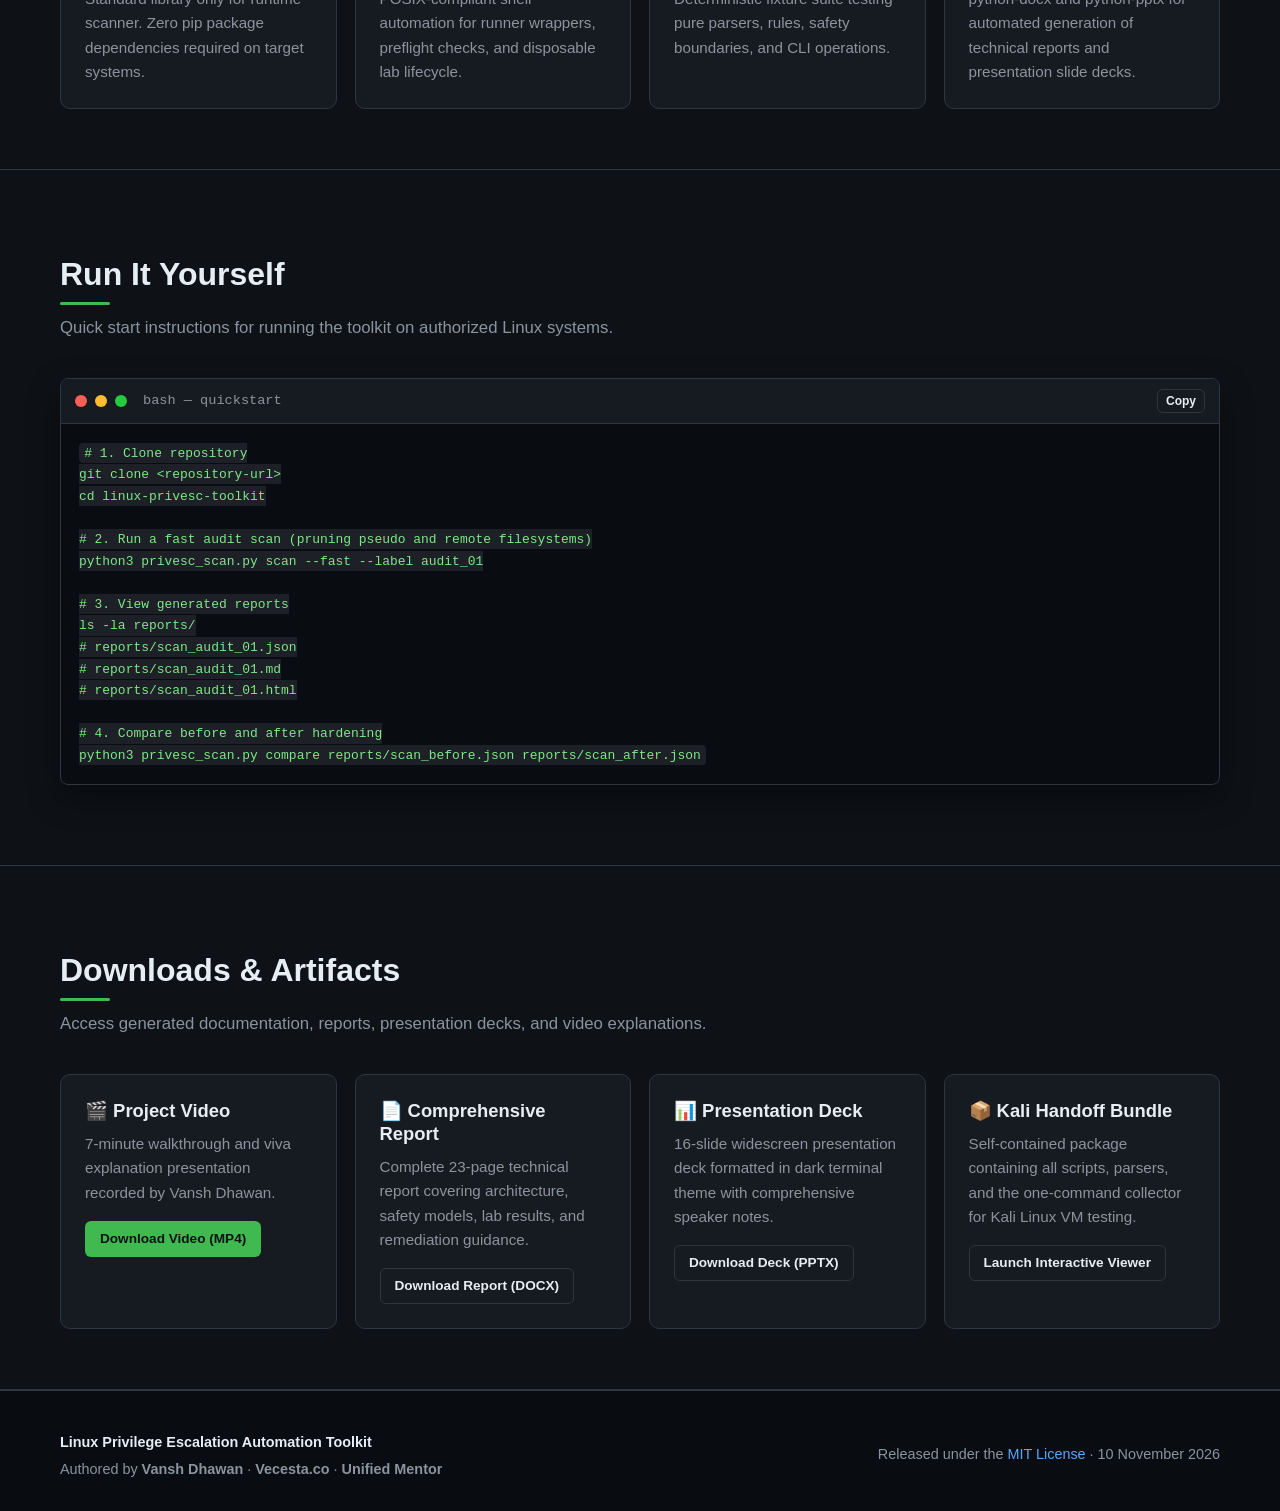
==== commit 85d0abbf: "feat(video): publish project explanation video release v1.0.0 and update docs/site" ====
--- a/site_src/index.html
+++ b/site_src/index.html
@@ -60,7 +60,8 @@
 
         <div class="hero-actions">
           <a href="viewer.html" class="btn btn-primary">🔍 Launch Report Viewer</a>
-          <a href="#downloads" class="btn btn-secondary">📥 Download Project Report</a>
+          <a href="https://github.com/Vecesta-co/linux-privesc-toolkit/releases/download/v1.0.0/project_explanation_video.mp4" class="btn btn-secondary" target="_blank" rel="noopener noreferrer">🎬 Project Video (MP4)</a>
+          <a href="#downloads" class="btn btn-secondary">📥 Downloads</a>
           <a href="#quickstart" class="btn btn-secondary">⚡ Quick Start</a>
           <span id="repo-btn-slot"></span>
         </div>
@@ -366,19 +367,26 @@
       <div class="container">
         <div class="section-header">
           <h2>Downloads & Artifacts</h2>
-          <p>Access generated documentation, reports, and presentation decks.</p>
-        </div>
-        <div class="grid-3">
+          <p>Access generated documentation, reports, presentation decks, and video explanations.</p>
+        </div>
+        <div class="grid-4">
+          <div class="card">
+            <h3>🎬 Project Video</h3>
+            <p>7-minute walkthrough and viva explanation presentation recorded by Vansh Dhawan.</p>
+            <div style="margin-top:16px;">
+              <a href="https://github.com/Vecesta-co/linux-privesc-toolkit/releases/download/v1.0.0/project_explanation_video.mp4" class="btn btn-primary" style="font-size:0.85rem;padding:6px 14px;" target="_blank" rel="noopener noreferrer">Download Video (MP4)</a>
+            </div>
+          </div>
           <div class="card">
             <h3>📄 Comprehensive Report</h3>
             <p>Complete 23-page technical report covering architecture, safety models, lab results, and remediation guidance.</p>
             <div style="margin-top:16px;">
-              <a href="downloads/Project_Report.docx" class="btn btn-primary" style="font-size:0.85rem;padding:6px 14px;">Download Report (DOCX)</a>
+              <a href="downloads/Project_Report.docx" class="btn btn-secondary" style="font-size:0.85rem;padding:6px 14px;">Download Report (DOCX)</a>
             </div>
           </div>
           <div class="card">
             <h3>📊 Presentation Deck</h3>
-            <p>15-slide widescreen presentation deck formatted in dark terminal theme with comprehensive speaker notes.</p>
+            <p>16-slide widescreen presentation deck formatted in dark terminal theme with comprehensive speaker notes.</p>
             <div style="margin-top:16px;">
               <a href="downloads/Final_Presentation.pptx" class="btn btn-secondary" style="font-size:0.85rem;padding:6px 14px;">Download Deck (PPTX)</a>
             </div>
@@ -430,3 +438,4 @@
   </script>
 </body>
 </html>
+
--- a/site_src/style.css
+++ b/site_src/style.css
@@ -638,3 +638,4 @@
   .hero-actions { flex-direction: column; }
   .footer-inner { flex-direction: column; text-align: center; }
 }
+
